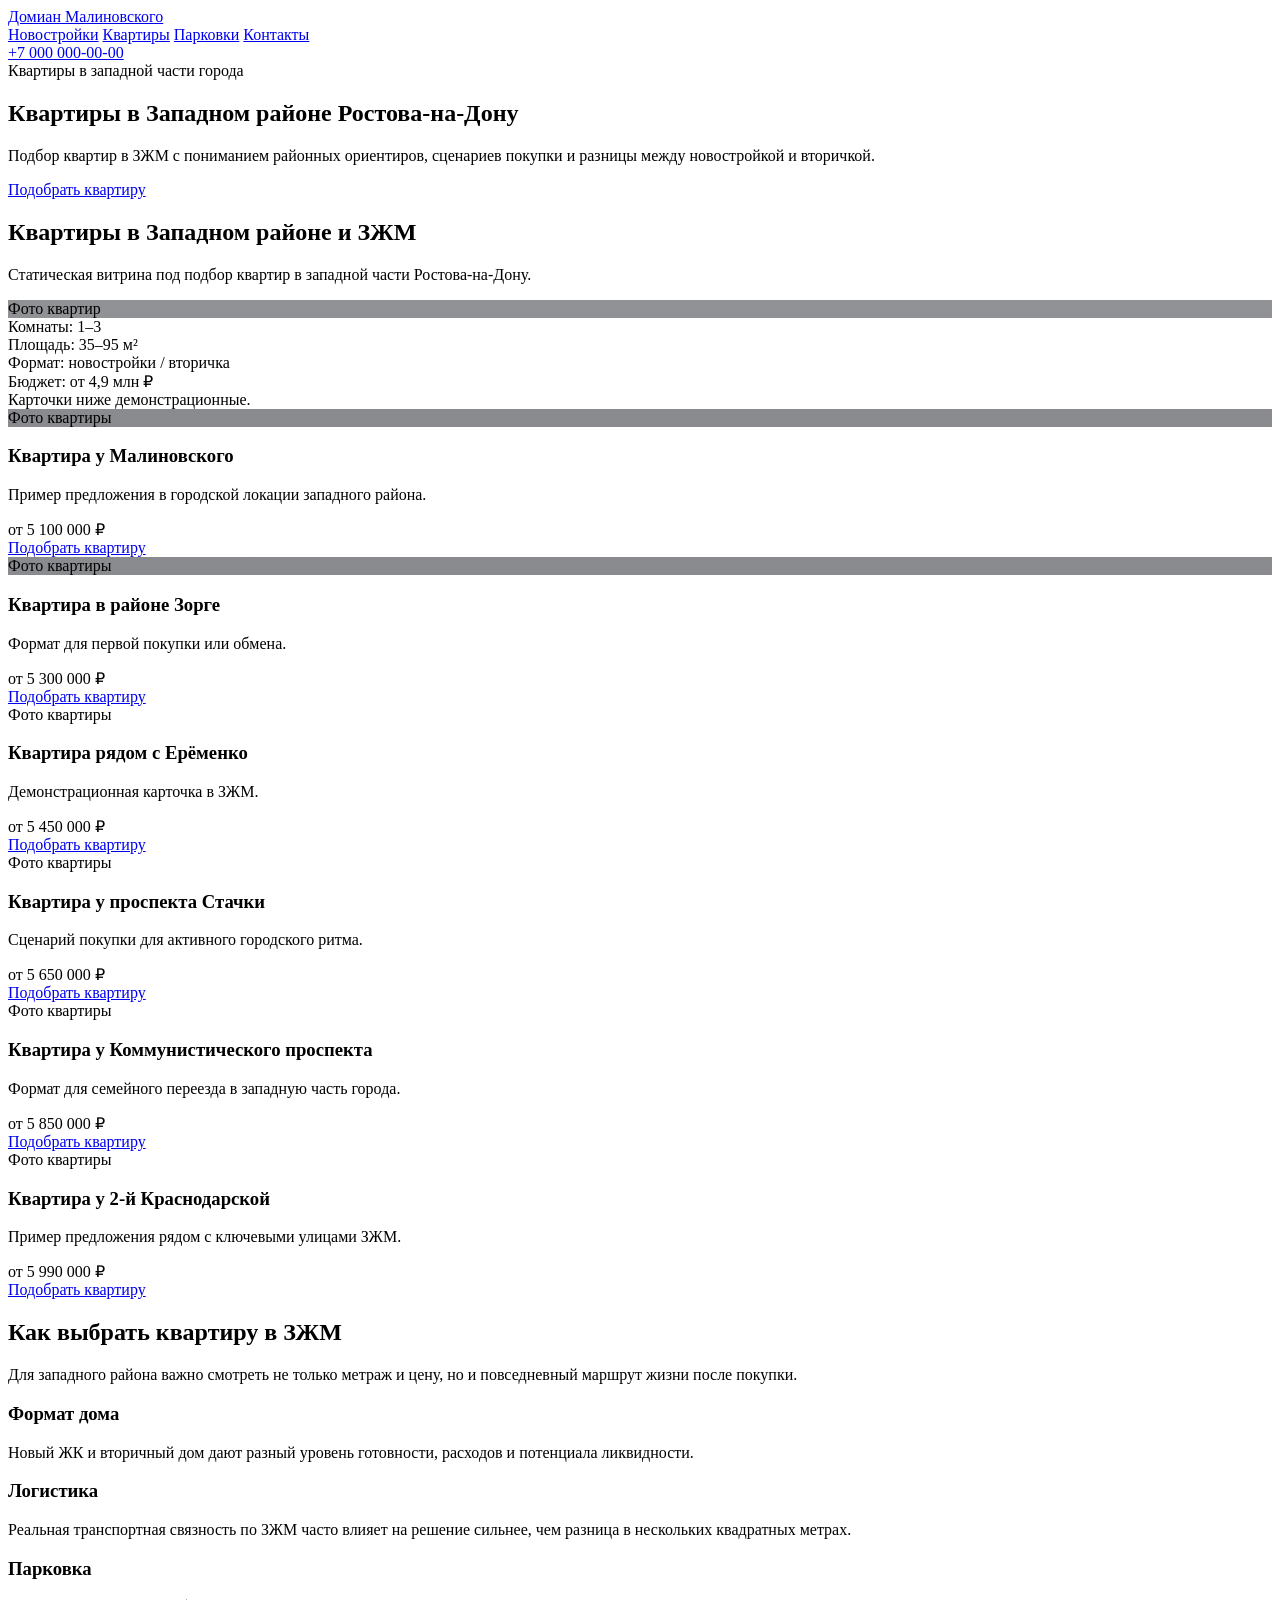
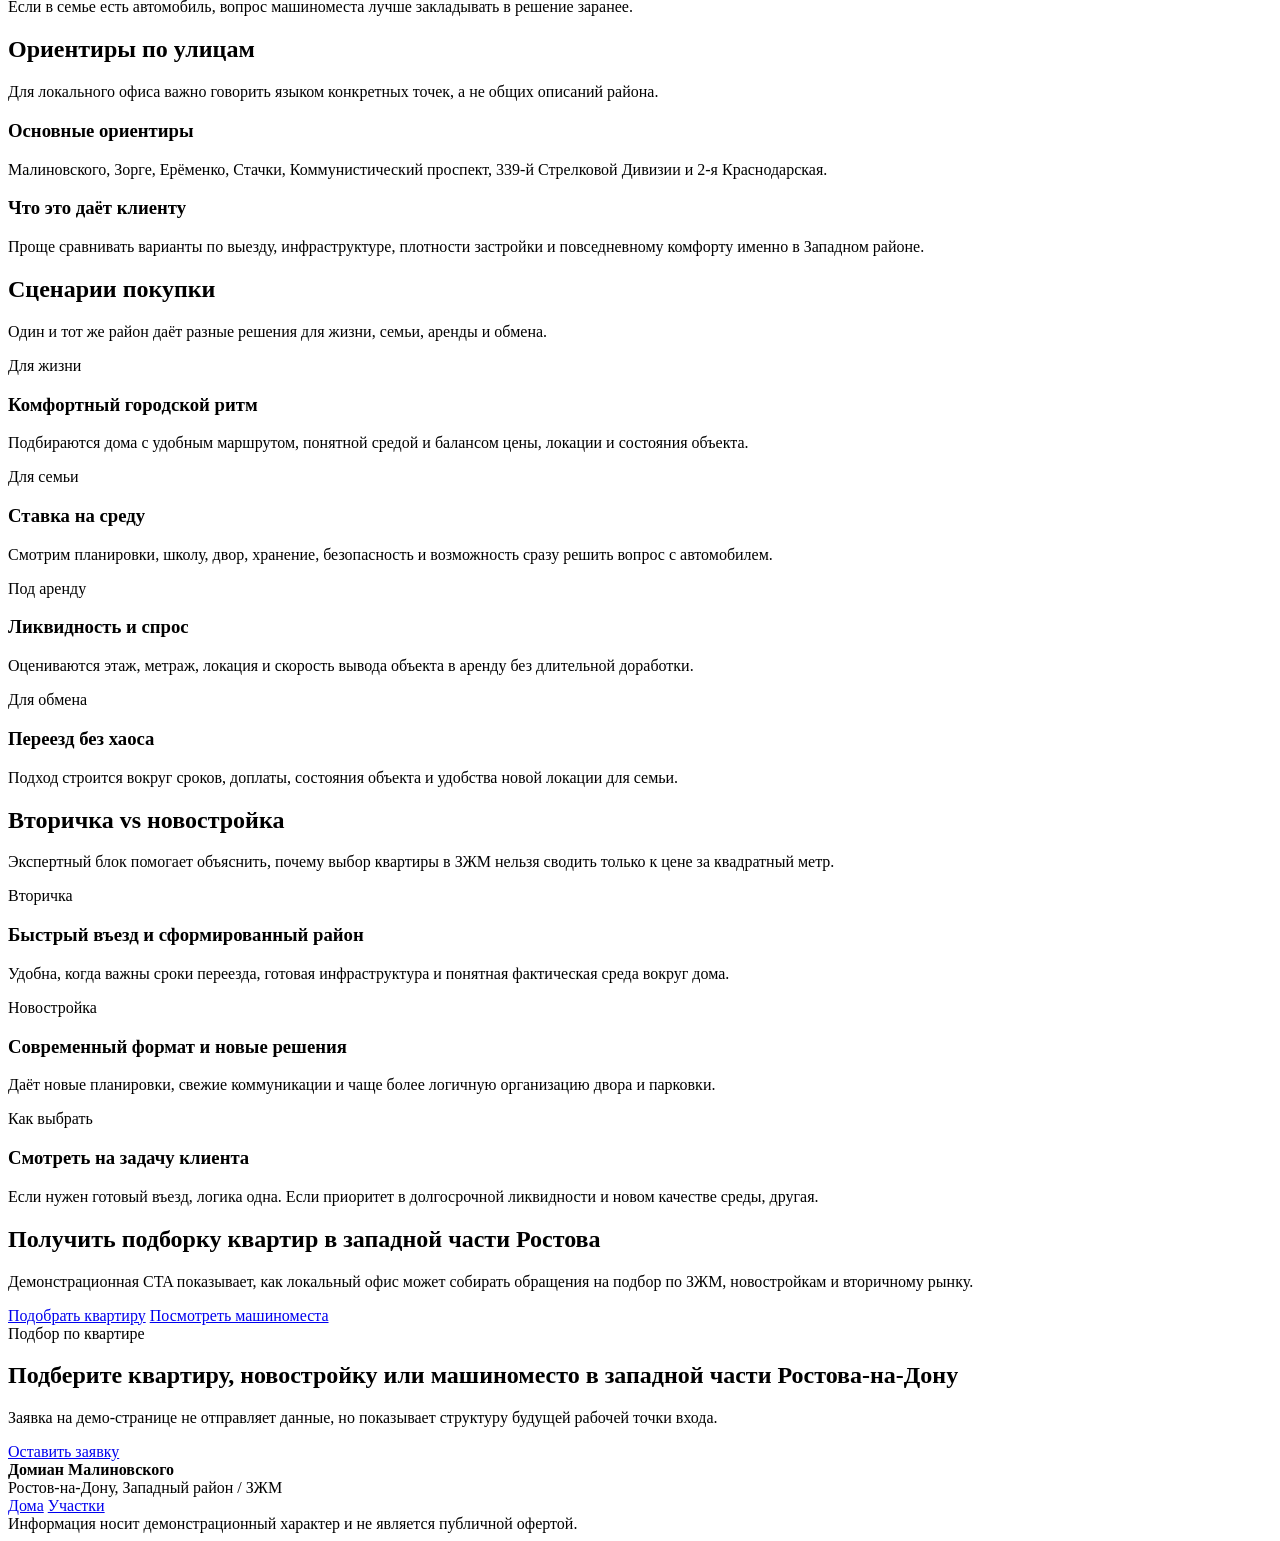
==== apartments.html @ feadd596 "mal" ====
<!doctype html>
<html lang="ru">
<head>
  <meta charset="UTF-8">
  <meta name="viewport" content="width=device-width,initial-scale=1">
  <title>Квартиры в ЗЖМ — Домиан Малиновского</title>
  <meta name="description" content="Квартиры в Западном районе Ростова-на-Дону: новостройки и вторичка с ориентирами по ЗЖМ.">
  <link rel="stylesheet" href="assets/css/demo-malinovskogo.css">
</head>
<body class="page-apartments">
  <header class="site-header">
    <div class="container site-header__row">
      <a class="logo" href="index.html">Домиан Малиновского</a>
      <nav class="nav" aria-label="Основная навигация">
        <a href="newbuilds.html">Новостройки</a>
        <a class="active" href="apartments.html">Квартиры</a>
        <a href="parkings.html">Парковки</a>
        <a href="contacts.html">Контакты</a>
      </nav>
      <a class="contact" href="tel:+70000000000">+7 000 000-00-00</a>
    </div>
  </header>

  <main>
    <section class="page-hero hero-cover">
      <div class="container page-hero__content hero-cover__content">
        <span class="eyebrow">Квартиры в западной части города</span>
        <h1>Квартиры в Западном районе Ростова-на-Дону</h1>
        <p class="lead">Подбор квартир в ЗЖМ с пониманием районных ориентиров, сценариев покупки и разницы между новостройкой и вторичкой.</p>
        <div class="btn-row">
          <a class="btn" href="contacts.html#request">Подобрать квартиру</a>
        </div>
      </div>
    </section>

    <section class="section legacy-intro">
      <div class="container">
        <h2>Квартиры в Западном районе и ЗЖМ</h2>
        <p class="lead">Статическая витрина под подбор квартир в западной части Ростова-на-Дону.</p>
        <div class="legacy-media legacy-media--wide" style="background-image:linear-gradient(rgba(8,12,20,.45),rgba(8,12,20,.45)),url('https://images.pexels.com/photos/1396122/pexels-photo-1396122.jpeg?auto=compress&cs=tinysrgb&w=1600');">Фото квартир</div>
        <div class="demo-filter">
          <div class="field">Комнаты: 1–3</div>
          <div class="field">Площадь: 35–95 м²</div>
          <div class="field">Формат: новостройки / вторичка</div>
          <div class="field">Бюджет: от 4,9 млн ₽</div>
        </div>
        <div class="notice">Карточки ниже демонстрационные.</div>
      </div>
    </section>

    <section class="section">
      <div class="container">
        <div class="grid grid-3">
          <article class="feature-card object-card">
            <div class="object-card__img has-photo" style="background-image:linear-gradient(rgba(8,12,20,.48),rgba(8,12,20,.48)),url('https://images.pexels.com/photos/1396122/pexels-photo-1396122.jpeg?auto=compress&cs=tinysrgb&w=1200');">Фото квартиры</div>
            <h3>Квартира у Малиновского</h3>
            <p>Пример предложения в городской локации западного района.</p>
            <div class="object-card__price">от 5 100 000 ₽</div>
            <a class="btn" href="contacts.html#request">Подобрать квартиру</a>
          </article>
          <article class="feature-card object-card">
            <div class="object-card__img has-photo" style="background-image:linear-gradient(rgba(8,12,20,.48),rgba(8,12,20,.48)),url('https://images.pexels.com/photos/325229/pexels-photo-325229.jpeg?auto=compress&cs=tinysrgb&w=1200');">Фото квартиры</div>
            <h3>Квартира в районе Зорге</h3>
            <p>Формат для первой покупки или обмена.</p>
            <div class="object-card__price">от 5 300 000 ₽</div>
            <a class="btn" href="contacts.html#request">Подобрать квартиру</a>
          </article>
          <article class="feature-card object-card">
            <div class="object-card__img">Фото квартиры</div>
            <h3>Квартира рядом с Ерёменко</h3>
            <p>Демонстрационная карточка в ЗЖМ.</p>
            <div class="object-card__price">от 5 450 000 ₽</div>
            <a class="btn" href="contacts.html#request">Подобрать квартиру</a>
          </article>
          <article class="feature-card object-card">
            <div class="object-card__img">Фото квартиры</div>
            <h3>Квартира у проспекта Стачки</h3>
            <p>Сценарий покупки для активного городского ритма.</p>
            <div class="object-card__price">от 5 650 000 ₽</div>
            <a class="btn" href="contacts.html#request">Подобрать квартиру</a>
          </article>
          <article class="feature-card object-card">
            <div class="object-card__img">Фото квартиры</div>
            <h3>Квартира у Коммунистического проспекта</h3>
            <p>Формат для семейного переезда в западную часть города.</p>
            <div class="object-card__price">от 5 850 000 ₽</div>
            <a class="btn" href="contacts.html#request">Подобрать квартиру</a>
          </article>
          <article class="feature-card object-card">
            <div class="object-card__img">Фото квартиры</div>
            <h3>Квартира у 2-й Краснодарской</h3>
            <p>Пример предложения рядом с ключевыми улицами ЗЖМ.</p>
            <div class="object-card__price">от 5 990 000 ₽</div>
            <a class="btn" href="contacts.html#request">Подобрать квартиру</a>
          </article>
        </div>
      </div>
    </section>

    <section class="section">
      <div class="container">
        <div class="section-header">
          <h2>Как выбрать квартиру в ЗЖМ</h2>
          <p class="lead">Для западного района важно смотреть не только метраж и цену, но и повседневный маршрут жизни после покупки.</p>
        </div>
        <div class="grid grid-3 feature-grid">
          <article class="feature-card"><h3>Формат дома</h3><p>Новый ЖК и вторичный дом дают разный уровень готовности, расходов и потенциала ликвидности.</p></article>
          <article class="feature-card"><h3>Логистика</h3><p>Реальная транспортная связность по ЗЖМ часто влияет на решение сильнее, чем разница в нескольких квадратных метрах.</p></article>
          <article class="feature-card"><h3>Парковка</h3><p>Если в семье есть автомобиль, вопрос машиноместа лучше закладывать в решение заранее.</p></article>
        </div>
      </div>
    </section>

    <section class="section content-section">
      <div class="container">
        <div class="section-header">
          <h2>Ориентиры по улицам</h2>
          <p class="lead">Для локального офиса важно говорить языком конкретных точек, а не общих описаний района.</p>
        </div>
        <div class="grid grid-2">
          <article class="feature-card">
            <h3>Основные ориентиры</h3>
            <p>Малиновского, Зорге, Ерёменко, Стачки, Коммунистический проспект, 339-й Стрелковой Дивизии и 2-я Краснодарская.</p>
          </article>
          <article class="feature-card">
            <h3>Что это даёт клиенту</h3>
            <p>Проще сравнивать варианты по выезду, инфраструктуре, плотности застройки и повседневному комфорту именно в Западном районе.</p>
          </article>
        </div>
      </div>
    </section>

    <section class="section">
      <div class="container">
        <div class="section-header">
          <h2>Сценарии покупки</h2>
          <p class="lead">Один и тот же район даёт разные решения для жизни, семьи, аренды и обмена.</p>
        </div>
        <div class="scenario-grid">
          <article class="scenario-card">
            <span class="tagline">Для жизни</span>
            <h3>Комфортный городской ритм</h3>
            <p>Подбираются дома с удобным маршрутом, понятной средой и балансом цены, локации и состояния объекта.</p>
          </article>
          <article class="scenario-card">
            <span class="tagline">Для семьи</span>
            <h3>Ставка на среду</h3>
            <p>Смотрим планировки, школу, двор, хранение, безопасность и возможность сразу решить вопрос с автомобилем.</p>
          </article>
          <article class="scenario-card">
            <span class="tagline">Под аренду</span>
            <h3>Ликвидность и спрос</h3>
            <p>Оцениваются этаж, метраж, локация и скорость вывода объекта в аренду без длительной доработки.</p>
          </article>
          <article class="scenario-card">
            <span class="tagline">Для обмена</span>
            <h3>Переезд без хаоса</h3>
            <p>Подход строится вокруг сроков, доплаты, состояния объекта и удобства новой локации для семьи.</p>
          </article>
        </div>
      </div>
    </section>

    <section class="section content-section">
      <div class="container">
        <div class="section-header">
          <h2>Вторичка vs новостройка</h2>
          <p class="lead">Экспертный блок помогает объяснить, почему выбор квартиры в ЗЖМ нельзя сводить только к цене за квадратный метр.</p>
        </div>
        <div class="comparison">
          <article class="comparison-card">
            <span class="tagline">Вторичка</span>
            <h3>Быстрый въезд и сформированный район</h3>
            <p>Удобна, когда важны сроки переезда, готовая инфраструктура и понятная фактическая среда вокруг дома.</p>
          </article>
          <article class="comparison-card">
            <span class="tagline">Новостройка</span>
            <h3>Современный формат и новые решения</h3>
            <p>Даёт новые планировки, свежие коммуникации и чаще более логичную организацию двора и парковки.</p>
          </article>
          <article class="comparison-card">
            <span class="tagline">Как выбрать</span>
            <h3>Смотреть на задачу клиента</h3>
            <p>Если нужен готовый въезд, логика одна. Если приоритет в долгосрочной ликвидности и новом качестве среды, другая.</p>
          </article>
        </div>
      </div>
    </section>

    <section class="section">
      <div class="container">
        <div class="callout">
          <h2>Получить подборку квартир в западной части Ростова</h2>
          <p class="lead">Демонстрационная CTA показывает, как локальный офис может собирать обращения на подбор по ЗЖМ, новостройкам и вторичному рынку.</p>
          <div class="btn-row">
            <a class="btn" href="contacts.html#request">Подобрать квартиру</a>
            <a class="btn secondary" href="parkings.html">Посмотреть машиноместа</a>
          </div>
        </div>
      </div>
    </section>

    <section class="prefooter-cover">
      <div class="container prefooter-cover__inner">
        <span class="eyebrow">Подбор по квартире</span>
        <h2>Подберите квартиру, новостройку или машиноместо в западной части Ростова-на-Дону</h2>
        <p class="lead">Заявка на демо-странице не отправляет данные, но показывает структуру будущей рабочей точки входа.</p>
        <div class="btn-row">
          <a class="btn" href="contacts.html#request">Оставить заявку</a>
        </div>
      </div>
    </section>
  </main>

  <footer class="footer">
    <div class="container footer__row">
      <div>
        <strong>Домиан Малиновского</strong><br>
        <span class="small">Ростов-на-Дону, Западный район / ЗЖМ</span>
        <div class="other-links">
          <a href="houses.html">Дома</a>
          <a href="lands.html">Участки</a>
        </div>
      </div>
      <div class="small">Информация носит демонстрационный характер и не является публичной офертой.</div>
    </div>
  </footer>
</body>
</html>
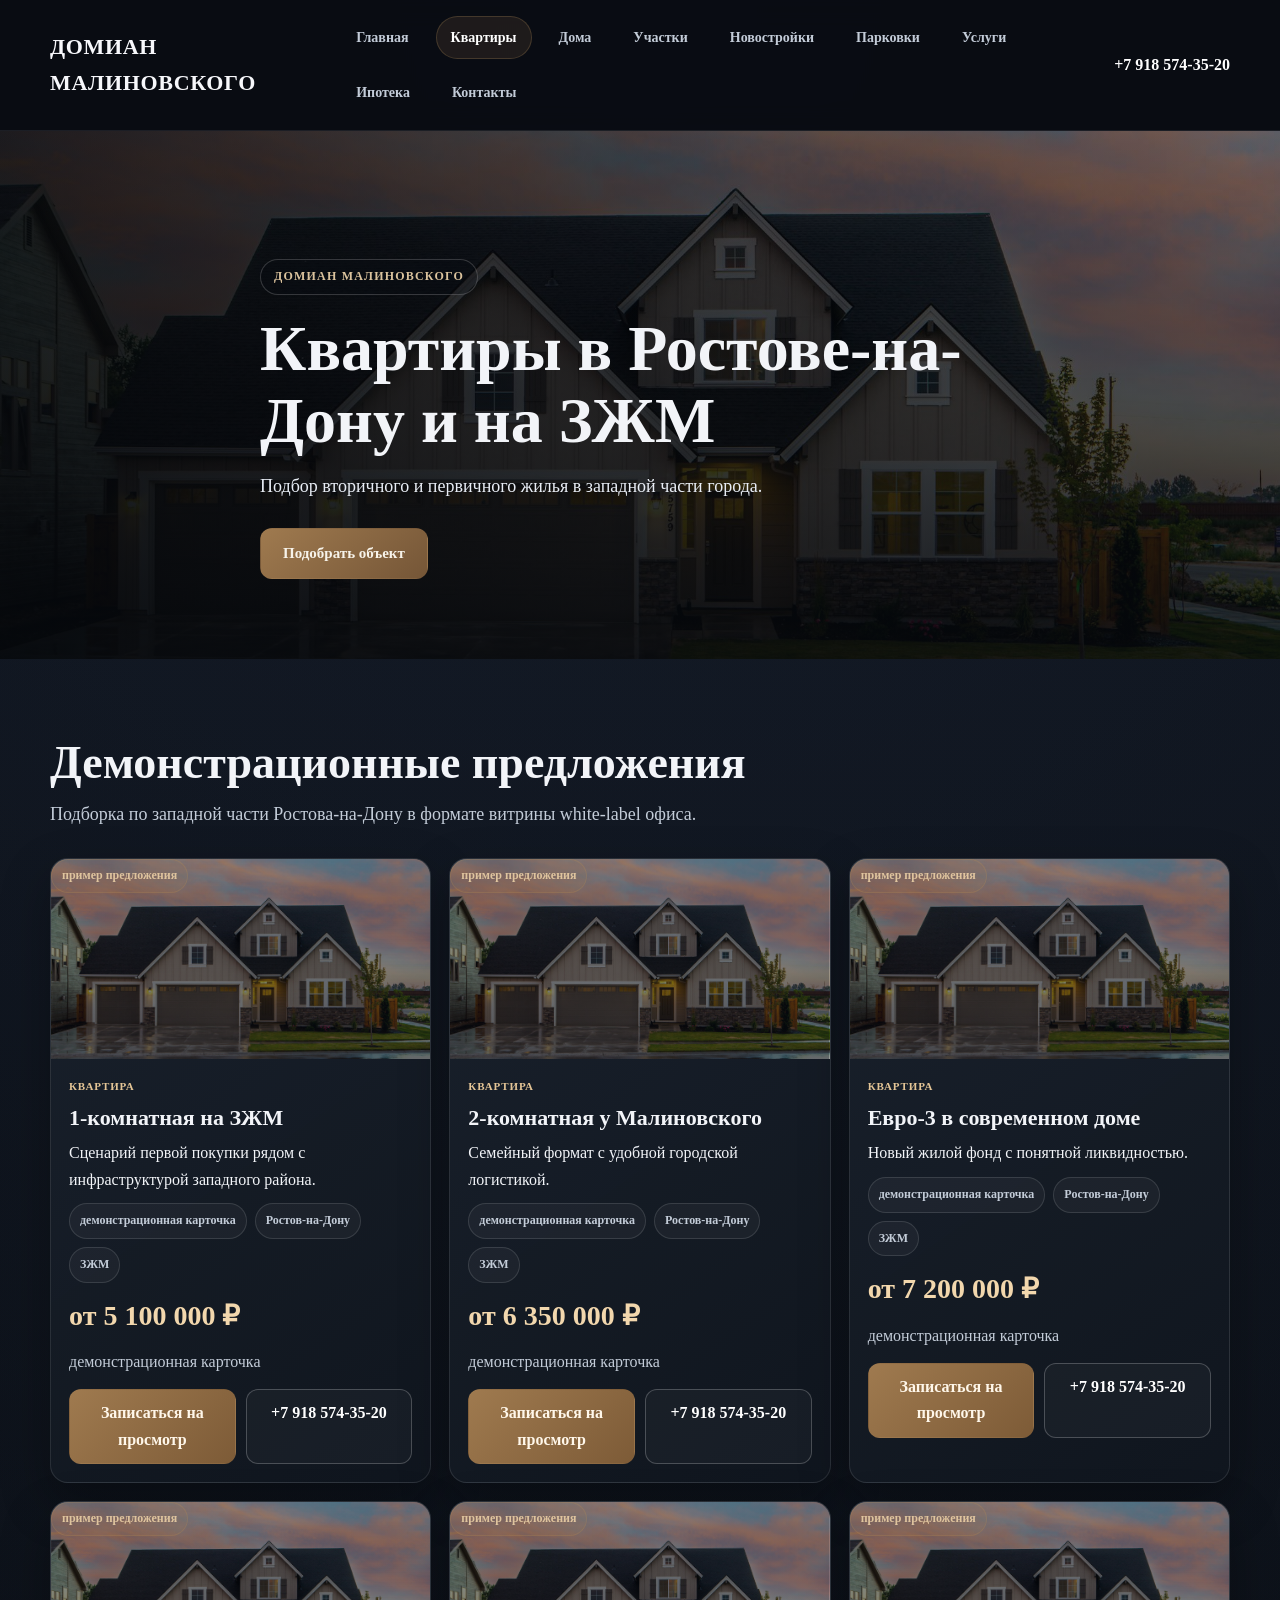
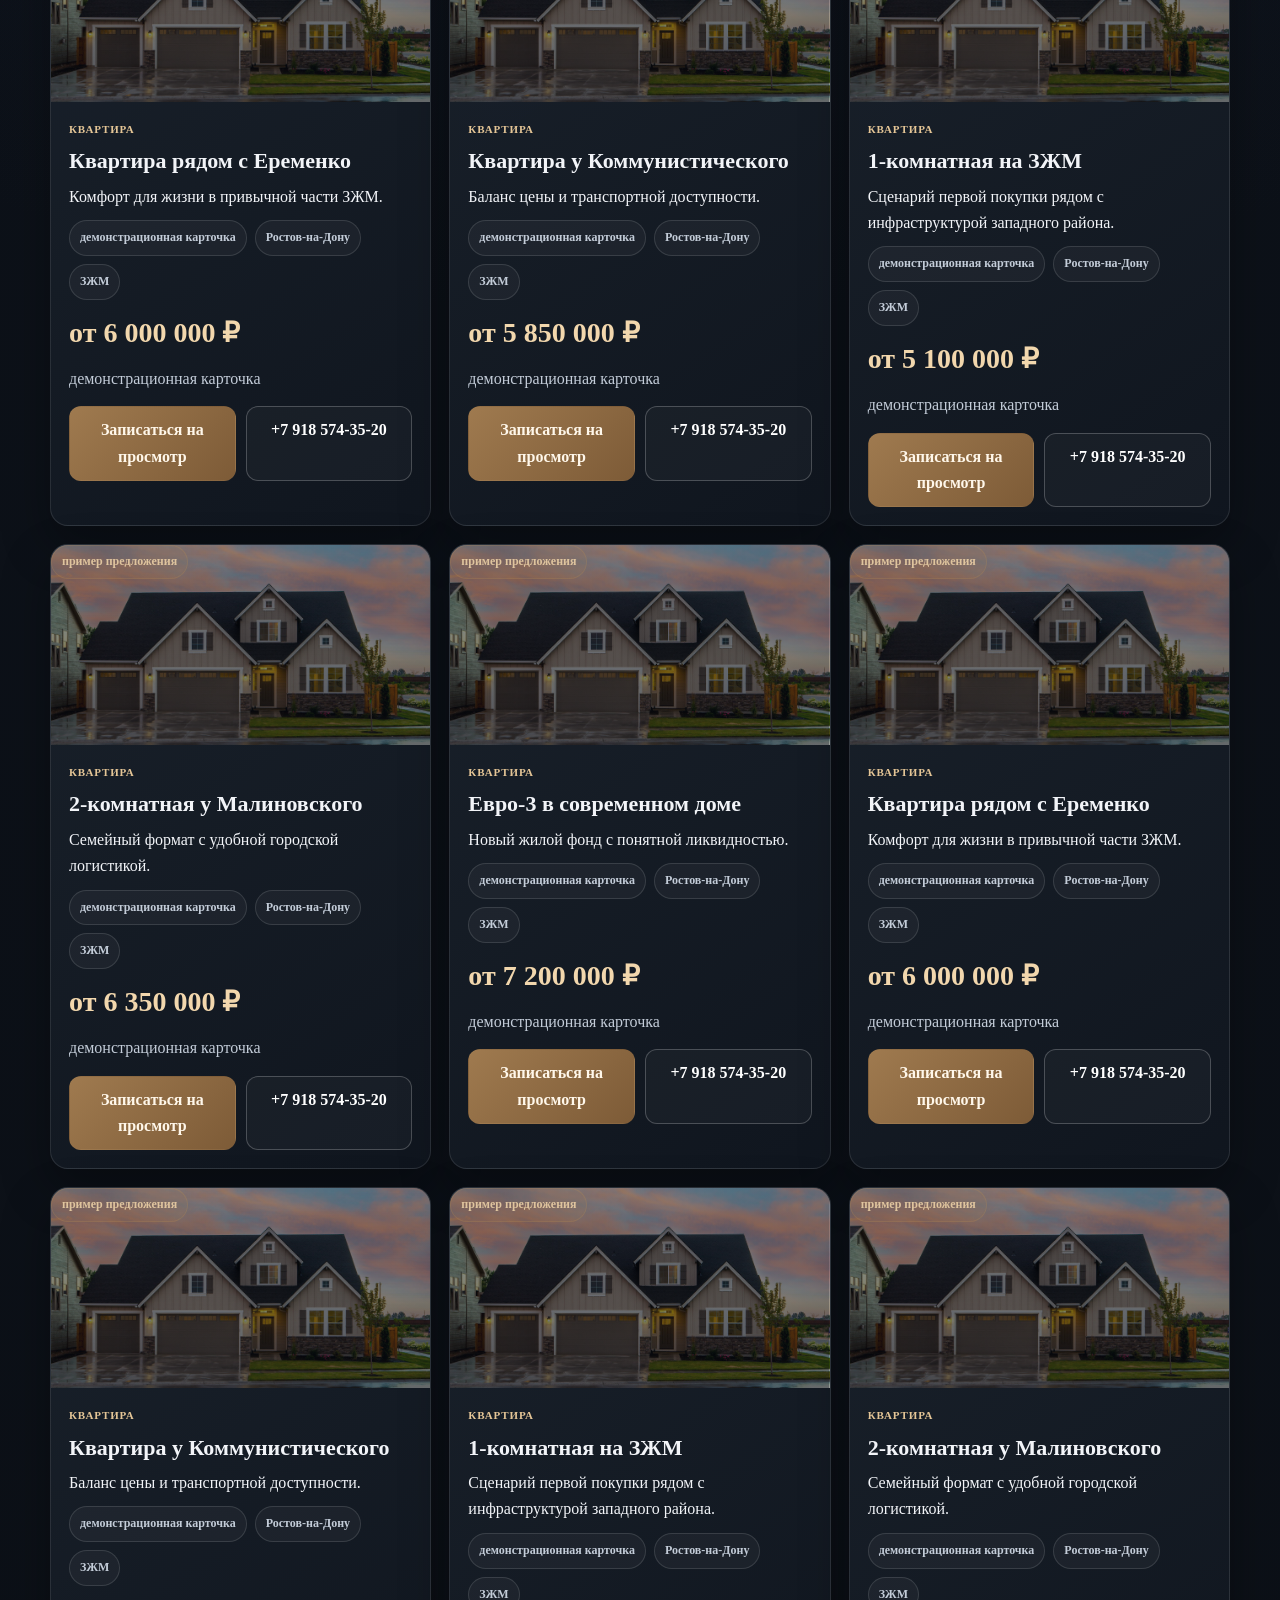
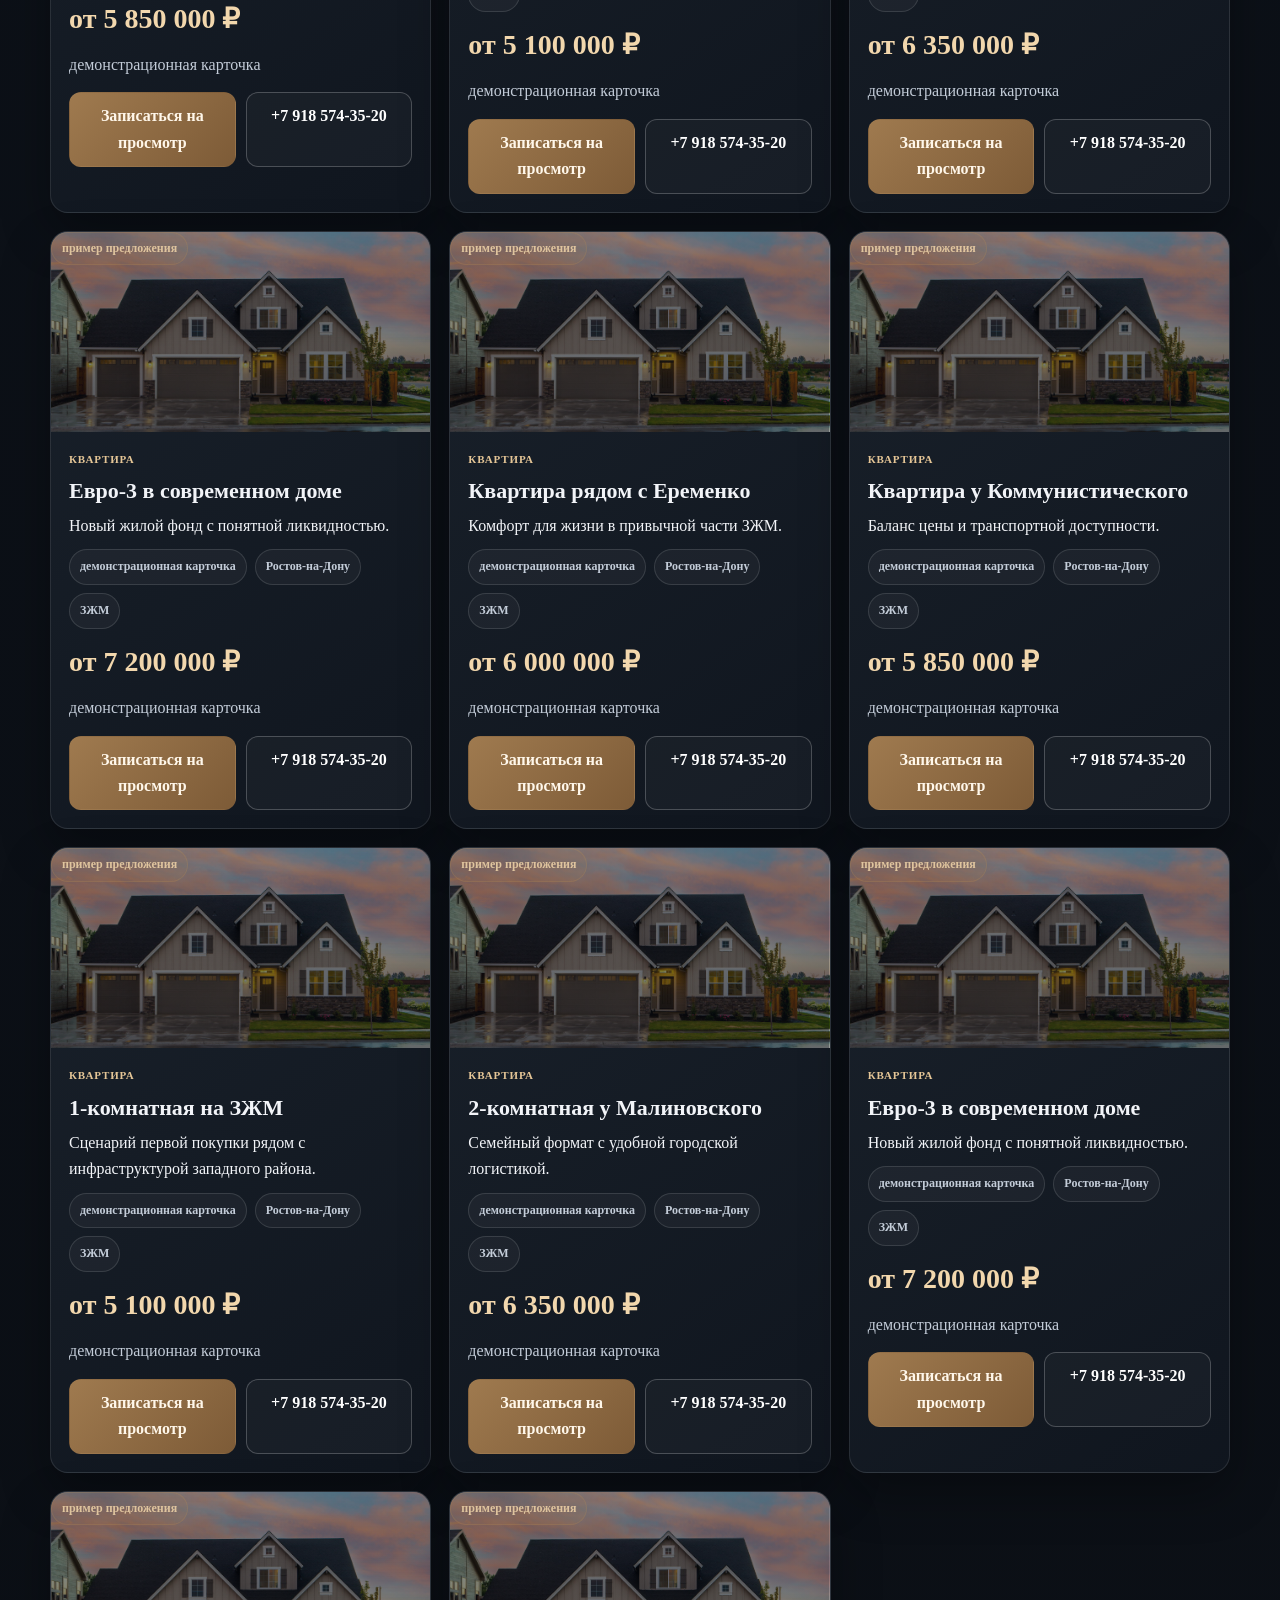
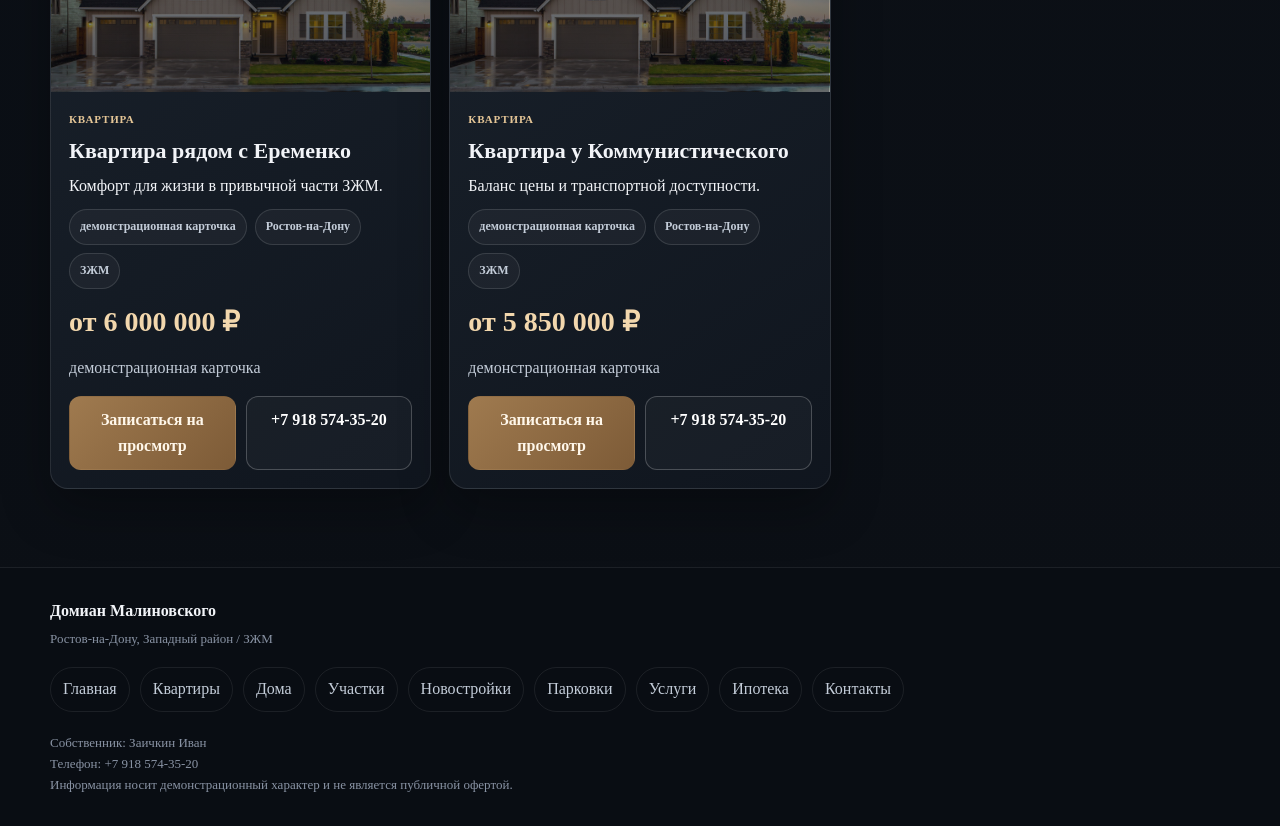
==== commit 8cb065bb: "545" ====
--- a/apartments.html
+++ b/apartments.html
@@ -1,229 +1 @@
-<!doctype html>
-<html lang="ru">
-<head>
-  <meta charset="UTF-8">
-  <meta name="viewport" content="width=device-width,initial-scale=1">
-  <title>Квартиры в ЗЖМ — Домиан Малиновского</title>
-  <meta name="description" content="Квартиры в Западном районе Ростова-на-Дону: новостройки и вторичка с ориентирами по ЗЖМ.">
-  <link rel="stylesheet" href="assets/css/demo-malinovskogo.css">
-</head>
-<body class="page-apartments">
-  <header class="site-header">
-    <div class="container site-header__row">
-      <a class="logo" href="index.html">Домиан Малиновского</a>
-      <nav class="nav" aria-label="Основная навигация">
-        <a href="newbuilds.html">Новостройки</a>
-        <a class="active" href="apartments.html">Квартиры</a>
-        <a href="parkings.html">Парковки</a>
-        <a href="contacts.html">Контакты</a>
-      </nav>
-      <a class="contact" href="tel:+70000000000">+7 000 000-00-00</a>
-    </div>
-  </header>
-
-  <main>
-    <section class="page-hero hero-cover">
-      <div class="container page-hero__content hero-cover__content">
-        <span class="eyebrow">Квартиры в западной части города</span>
-        <h1>Квартиры в Западном районе Ростова-на-Дону</h1>
-        <p class="lead">Подбор квартир в ЗЖМ с пониманием районных ориентиров, сценариев покупки и разницы между новостройкой и вторичкой.</p>
-        <div class="btn-row">
-          <a class="btn" href="contacts.html#request">Подобрать квартиру</a>
-        </div>
-      </div>
-    </section>
-
-    <section class="section legacy-intro">
-      <div class="container">
-        <h2>Квартиры в Западном районе и ЗЖМ</h2>
-        <p class="lead">Статическая витрина под подбор квартир в западной части Ростова-на-Дону.</p>
-        <div class="legacy-media legacy-media--wide" style="background-image:linear-gradient(rgba(8,12,20,.45),rgba(8,12,20,.45)),url('https://images.pexels.com/photos/1396122/pexels-photo-1396122.jpeg?auto=compress&cs=tinysrgb&w=1600');">Фото квартир</div>
-        <div class="demo-filter">
-          <div class="field">Комнаты: 1–3</div>
-          <div class="field">Площадь: 35–95 м²</div>
-          <div class="field">Формат: новостройки / вторичка</div>
-          <div class="field">Бюджет: от 4,9 млн ₽</div>
-        </div>
-        <div class="notice">Карточки ниже демонстрационные.</div>
-      </div>
-    </section>
-
-    <section class="section">
-      <div class="container">
-        <div class="grid grid-3">
-          <article class="feature-card object-card">
-            <div class="object-card__img has-photo" style="background-image:linear-gradient(rgba(8,12,20,.48),rgba(8,12,20,.48)),url('https://images.pexels.com/photos/1396122/pexels-photo-1396122.jpeg?auto=compress&cs=tinysrgb&w=1200');">Фото квартиры</div>
-            <h3>Квартира у Малиновского</h3>
-            <p>Пример предложения в городской локации западного района.</p>
-            <div class="object-card__price">от 5 100 000 ₽</div>
-            <a class="btn" href="contacts.html#request">Подобрать квартиру</a>
-          </article>
-          <article class="feature-card object-card">
-            <div class="object-card__img has-photo" style="background-image:linear-gradient(rgba(8,12,20,.48),rgba(8,12,20,.48)),url('https://images.pexels.com/photos/325229/pexels-photo-325229.jpeg?auto=compress&cs=tinysrgb&w=1200');">Фото квартиры</div>
-            <h3>Квартира в районе Зорге</h3>
-            <p>Формат для первой покупки или обмена.</p>
-            <div class="object-card__price">от 5 300 000 ₽</div>
-            <a class="btn" href="contacts.html#request">Подобрать квартиру</a>
-          </article>
-          <article class="feature-card object-card">
-            <div class="object-card__img">Фото квартиры</div>
-            <h3>Квартира рядом с Ерёменко</h3>
-            <p>Демонстрационная карточка в ЗЖМ.</p>
-            <div class="object-card__price">от 5 450 000 ₽</div>
-            <a class="btn" href="contacts.html#request">Подобрать квартиру</a>
-          </article>
-          <article class="feature-card object-card">
-            <div class="object-card__img">Фото квартиры</div>
-            <h3>Квартира у проспекта Стачки</h3>
-            <p>Сценарий покупки для активного городского ритма.</p>
-            <div class="object-card__price">от 5 650 000 ₽</div>
-            <a class="btn" href="contacts.html#request">Подобрать квартиру</a>
-          </article>
-          <article class="feature-card object-card">
-            <div class="object-card__img">Фото квартиры</div>
-            <h3>Квартира у Коммунистического проспекта</h3>
-            <p>Формат для семейного переезда в западную часть города.</p>
-            <div class="object-card__price">от 5 850 000 ₽</div>
-            <a class="btn" href="contacts.html#request">Подобрать квартиру</a>
-          </article>
-          <article class="feature-card object-card">
-            <div class="object-card__img">Фото квартиры</div>
-            <h3>Квартира у 2-й Краснодарской</h3>
-            <p>Пример предложения рядом с ключевыми улицами ЗЖМ.</p>
-            <div class="object-card__price">от 5 990 000 ₽</div>
-            <a class="btn" href="contacts.html#request">Подобрать квартиру</a>
-          </article>
-        </div>
-      </div>
-    </section>
-
-    <section class="section">
-      <div class="container">
-        <div class="section-header">
-          <h2>Как выбрать квартиру в ЗЖМ</h2>
-          <p class="lead">Для западного района важно смотреть не только метраж и цену, но и повседневный маршрут жизни после покупки.</p>
-        </div>
-        <div class="grid grid-3 feature-grid">
-          <article class="feature-card"><h3>Формат дома</h3><p>Новый ЖК и вторичный дом дают разный уровень готовности, расходов и потенциала ликвидности.</p></article>
-          <article class="feature-card"><h3>Логистика</h3><p>Реальная транспортная связность по ЗЖМ часто влияет на решение сильнее, чем разница в нескольких квадратных метрах.</p></article>
-          <article class="feature-card"><h3>Парковка</h3><p>Если в семье есть автомобиль, вопрос машиноместа лучше закладывать в решение заранее.</p></article>
-        </div>
-      </div>
-    </section>
-
-    <section class="section content-section">
-      <div class="container">
-        <div class="section-header">
-          <h2>Ориентиры по улицам</h2>
-          <p class="lead">Для локального офиса важно говорить языком конкретных точек, а не общих описаний района.</p>
-        </div>
-        <div class="grid grid-2">
-          <article class="feature-card">
-            <h3>Основные ориентиры</h3>
-            <p>Малиновского, Зорге, Ерёменко, Стачки, Коммунистический проспект, 339-й Стрелковой Дивизии и 2-я Краснодарская.</p>
-          </article>
-          <article class="feature-card">
-            <h3>Что это даёт клиенту</h3>
-            <p>Проще сравнивать варианты по выезду, инфраструктуре, плотности застройки и повседневному комфорту именно в Западном районе.</p>
-          </article>
-        </div>
-      </div>
-    </section>
-
-    <section class="section">
-      <div class="container">
-        <div class="section-header">
-          <h2>Сценарии покупки</h2>
-          <p class="lead">Один и тот же район даёт разные решения для жизни, семьи, аренды и обмена.</p>
-        </div>
-        <div class="scenario-grid">
-          <article class="scenario-card">
-            <span class="tagline">Для жизни</span>
-            <h3>Комфортный городской ритм</h3>
-            <p>Подбираются дома с удобным маршрутом, понятной средой и балансом цены, локации и состояния объекта.</p>
-          </article>
-          <article class="scenario-card">
-            <span class="tagline">Для семьи</span>
-            <h3>Ставка на среду</h3>
-            <p>Смотрим планировки, школу, двор, хранение, безопасность и возможность сразу решить вопрос с автомобилем.</p>
-          </article>
-          <article class="scenario-card">
-            <span class="tagline">Под аренду</span>
-            <h3>Ликвидность и спрос</h3>
-            <p>Оцениваются этаж, метраж, локация и скорость вывода объекта в аренду без длительной доработки.</p>
-          </article>
-          <article class="scenario-card">
-            <span class="tagline">Для обмена</span>
-            <h3>Переезд без хаоса</h3>
-            <p>Подход строится вокруг сроков, доплаты, состояния объекта и удобства новой локации для семьи.</p>
-          </article>
-        </div>
-      </div>
-    </section>
-
-    <section class="section content-section">
-      <div class="container">
-        <div class="section-header">
-          <h2>Вторичка vs новостройка</h2>
-          <p class="lead">Экспертный блок помогает объяснить, почему выбор квартиры в ЗЖМ нельзя сводить только к цене за квадратный метр.</p>
-        </div>
-        <div class="comparison">
-          <article class="comparison-card">
-            <span class="tagline">Вторичка</span>
-            <h3>Быстрый въезд и сформированный район</h3>
-            <p>Удобна, когда важны сроки переезда, готовая инфраструктура и понятная фактическая среда вокруг дома.</p>
-          </article>
-          <article class="comparison-card">
-            <span class="tagline">Новостройка</span>
-            <h3>Современный формат и новые решения</h3>
-            <p>Даёт новые планировки, свежие коммуникации и чаще более логичную организацию двора и парковки.</p>
-          </article>
-          <article class="comparison-card">
-            <span class="tagline">Как выбрать</span>
-            <h3>Смотреть на задачу клиента</h3>
-            <p>Если нужен готовый въезд, логика одна. Если приоритет в долгосрочной ликвидности и новом качестве среды, другая.</p>
-          </article>
-        </div>
-      </div>
-    </section>
-
-    <section class="section">
-      <div class="container">
-        <div class="callout">
-          <h2>Получить подборку квартир в западной части Ростова</h2>
-          <p class="lead">Демонстрационная CTA показывает, как локальный офис может собирать обращения на подбор по ЗЖМ, новостройкам и вторичному рынку.</p>
-          <div class="btn-row">
-            <a class="btn" href="contacts.html#request">Подобрать квартиру</a>
-            <a class="btn secondary" href="parkings.html">Посмотреть машиноместа</a>
-          </div>
-        </div>
-      </div>
-    </section>
-
-    <section class="prefooter-cover">
-      <div class="container prefooter-cover__inner">
-        <span class="eyebrow">Подбор по квартире</span>
-        <h2>Подберите квартиру, новостройку или машиноместо в западной части Ростова-на-Дону</h2>
-        <p class="lead">Заявка на демо-странице не отправляет данные, но показывает структуру будущей рабочей точки входа.</p>
-        <div class="btn-row">
-          <a class="btn" href="contacts.html#request">Оставить заявку</a>
-        </div>
-      </div>
-    </section>
-  </main>
-
-  <footer class="footer">
-    <div class="container footer__row">
-      <div>
-        <strong>Домиан Малиновского</strong><br>
-        <span class="small">Ростов-на-Дону, Западный район / ЗЖМ</span>
-        <div class="other-links">
-          <a href="houses.html">Дома</a>
-          <a href="lands.html">Участки</a>
-        </div>
-      </div>
-      <div class="small">Информация носит демонстрационный характер и не является публичной офертой.</div>
-    </div>
-  </footer>
-</body>
-</html>
+<!doctype html><html lang='ru'><head><meta charset='UTF-8'><meta name='viewport' content='width=device-width,initial-scale=1'><title>Квартиры — Домиан Малиновского</title><meta name='description' content='Квартиры в Ростове-на-Дону и на ЗЖМ.'><link rel='stylesheet' href='assets/css/demo-malinovskogo.css'></head><body class='page-apartments'><header class='site-header'><div class='container site-header__row'><a class='logo' href='index.html'>Домиан Малиновского</a><nav class='nav' aria-label='Основная навигация'><a href='index.html'>Главная</a><a class='active' href='apartments.html'>Квартиры</a><a href='houses.html'>Дома</a><a href='lands.html'>Участки</a><a href='newbuilds.html'>Новостройки</a><a href='parkings.html'>Парковки</a><a href='services.html'>Услуги</a><a href='mortgage.html'>Ипотека</a><a href='contacts.html'>Контакты</a></nav><a class='contact' href='tel:+79185743520'>+7 918 574-35-20</a></div></header><main><section class='page-hero hero-cover hero-cover--compact'><div class='container page-hero__content hero-cover__content'><span class='eyebrow'>Домиан Малиновского</span><h1>Квартиры в Ростове-на-Дону и на ЗЖМ</h1><p class='lead'>Подбор вторичного и первичного жилья в западной части города.</p><div class='btn-row'><a class='btn' href='tel:+79185743520'>Подобрать объект</a></div></div></section><section class='section'><div class='container'><div class='section-header'><h2>Демонстрационные предложения</h2><p class='lead'>Подборка по западной части Ростова-на-Дону в формате витрины white-label офиса.</p></div><div class='demo-property-grid'><article class='demo-property-card' data-demo-card='1'><div class='demo-property-card__media' style="background-image:linear-gradient(rgba(8,12,20,.40),rgba(8,12,20,.62)),url('assets/images/local/pexels-1396122.jpg');"><span class='demo-property-card__badge'>пример предложения</span></div><div class='demo-property-card__body'><div class='demo-property-card__type'>КВАРТИРА</div><h3 class='demo-property-card__title'>1-комнатная на ЗЖМ</h3><p>Сценарий первой покупки рядом с инфраструктурой западного района.</p><div class='demo-property-card__features'><span>демонстрационная карточка</span><span>Ростов-на-Дону</span><span>ЗЖМ</span></div><div class='demo-property-card__price'>от 5 100 000 ₽</div><div class='demo-property-card__description'>демонстрационная карточка</div><div class='demo-property-card__actions'><a class='demo-property-card__btn demo-property-card__btn--primary' href='tel:+79185743520'>Записаться на просмотр</a><a class='demo-property-card__btn demo-property-card__btn--phone' href='tel:+79185743520'>+7 918 574-35-20</a></div></div></article><article class='demo-property-card' data-demo-card='2'><div class='demo-property-card__media' style="background-image:linear-gradient(rgba(8,12,20,.40),rgba(8,12,20,.62)),url('assets/images/local/pexels-1396122.jpg');"><span class='demo-property-card__badge'>пример предложения</span></div><div class='demo-property-card__body'><div class='demo-property-card__type'>КВАРТИРА</div><h3 class='demo-property-card__title'>2-комнатная у Малиновского</h3><p>Семейный формат с удобной городской логистикой.</p><div class='demo-property-card__features'><span>демонстрационная карточка</span><span>Ростов-на-Дону</span><span>ЗЖМ</span></div><div class='demo-property-card__price'>от 6 350 000 ₽</div><div class='demo-property-card__description'>демонстрационная карточка</div><div class='demo-property-card__actions'><a class='demo-property-card__btn demo-property-card__btn--primary' href='tel:+79185743520'>Записаться на просмотр</a><a class='demo-property-card__btn demo-property-card__btn--phone' href='tel:+79185743520'>+7 918 574-35-20</a></div></div></article><article class='demo-property-card' data-demo-card='3'><div class='demo-property-card__media' style="background-image:linear-gradient(rgba(8,12,20,.40),rgba(8,12,20,.62)),url('assets/images/local/pexels-1396122.jpg');"><span class='demo-property-card__badge'>пример предложения</span></div><div class='demo-property-card__body'><div class='demo-property-card__type'>КВАРТИРА</div><h3 class='demo-property-card__title'>Евро-3 в современном доме</h3><p>Новый жилой фонд с понятной ликвидностью.</p><div class='demo-property-card__features'><span>демонстрационная карточка</span><span>Ростов-на-Дону</span><span>ЗЖМ</span></div><div class='demo-property-card__price'>от 7 200 000 ₽</div><div class='demo-property-card__description'>демонстрационная карточка</div><div class='demo-property-card__actions'><a class='demo-property-card__btn demo-property-card__btn--primary' href='tel:+79185743520'>Записаться на просмотр</a><a class='demo-property-card__btn demo-property-card__btn--phone' href='tel:+79185743520'>+7 918 574-35-20</a></div></div></article><article class='demo-property-card' data-demo-card='4'><div class='demo-property-card__media' style="background-image:linear-gradient(rgba(8,12,20,.40),rgba(8,12,20,.62)),url('assets/images/local/pexels-1396122.jpg');"><span class='demo-property-card__badge'>пример предложения</span></div><div class='demo-property-card__body'><div class='demo-property-card__type'>КВАРТИРА</div><h3 class='demo-property-card__title'>Квартира рядом с Еременко</h3><p>Комфорт для жизни в привычной части ЗЖМ.</p><div class='demo-property-card__features'><span>демонстрационная карточка</span><span>Ростов-на-Дону</span><span>ЗЖМ</span></div><div class='demo-property-card__price'>от 6 000 000 ₽</div><div class='demo-property-card__description'>демонстрационная карточка</div><div class='demo-property-card__actions'><a class='demo-property-card__btn demo-property-card__btn--primary' href='tel:+79185743520'>Записаться на просмотр</a><a class='demo-property-card__btn demo-property-card__btn--phone' href='tel:+79185743520'>+7 918 574-35-20</a></div></div></article><article class='demo-property-card' data-demo-card='5'><div class='demo-property-card__media' style="background-image:linear-gradient(rgba(8,12,20,.40),rgba(8,12,20,.62)),url('assets/images/local/pexels-1396122.jpg');"><span class='demo-property-card__badge'>пример предложения</span></div><div class='demo-property-card__body'><div class='demo-property-card__type'>КВАРТИРА</div><h3 class='demo-property-card__title'>Квартира у Коммунистического</h3><p>Баланс цены и транспортной доступности.</p><div class='demo-property-card__features'><span>демонстрационная карточка</span><span>Ростов-на-Дону</span><span>ЗЖМ</span></div><div class='demo-property-card__price'>от 5 850 000 ₽</div><div class='demo-property-card__description'>демонстрационная карточка</div><div class='demo-property-card__actions'><a class='demo-property-card__btn demo-property-card__btn--primary' href='tel:+79185743520'>Записаться на просмотр</a><a class='demo-property-card__btn demo-property-card__btn--phone' href='tel:+79185743520'>+7 918 574-35-20</a></div></div></article><article class='demo-property-card' data-demo-card='6'><div class='demo-property-card__media' style="background-image:linear-gradient(rgba(8,12,20,.40),rgba(8,12,20,.62)),url('assets/images/local/pexels-1396122.jpg');"><span class='demo-property-card__badge'>пример предложения</span></div><div class='demo-property-card__body'><div class='demo-property-card__type'>КВАРТИРА</div><h3 class='demo-property-card__title'>1-комнатная на ЗЖМ</h3><p>Сценарий первой покупки рядом с инфраструктурой западного района.</p><div class='demo-property-card__features'><span>демонстрационная карточка</span><span>Ростов-на-Дону</span><span>ЗЖМ</span></div><div class='demo-property-card__price'>от 5 100 000 ₽</div><div class='demo-property-card__description'>демонстрационная карточка</div><div class='demo-property-card__actions'><a class='demo-property-card__btn demo-property-card__btn--primary' href='tel:+79185743520'>Записаться на просмотр</a><a class='demo-property-card__btn demo-property-card__btn--phone' href='tel:+79185743520'>+7 918 574-35-20</a></div></div></article><article class='demo-property-card' data-demo-card='7'><div class='demo-property-card__media' style="background-image:linear-gradient(rgba(8,12,20,.40),rgba(8,12,20,.62)),url('assets/images/local/pexels-1396122.jpg');"><span class='demo-property-card__badge'>пример предложения</span></div><div class='demo-property-card__body'><div class='demo-property-card__type'>КВАРТИРА</div><h3 class='demo-property-card__title'>2-комнатная у Малиновского</h3><p>Семейный формат с удобной городской логистикой.</p><div class='demo-property-card__features'><span>демонстрационная карточка</span><span>Ростов-на-Дону</span><span>ЗЖМ</span></div><div class='demo-property-card__price'>от 6 350 000 ₽</div><div class='demo-property-card__description'>демонстрационная карточка</div><div class='demo-property-card__actions'><a class='demo-property-card__btn demo-property-card__btn--primary' href='tel:+79185743520'>Записаться на просмотр</a><a class='demo-property-card__btn demo-property-card__btn--phone' href='tel:+79185743520'>+7 918 574-35-20</a></div></div></article><article class='demo-property-card' data-demo-card='8'><div class='demo-property-card__media' style="background-image:linear-gradient(rgba(8,12,20,.40),rgba(8,12,20,.62)),url('assets/images/local/pexels-1396122.jpg');"><span class='demo-property-card__badge'>пример предложения</span></div><div class='demo-property-card__body'><div class='demo-property-card__type'>КВАРТИРА</div><h3 class='demo-property-card__title'>Евро-3 в современном доме</h3><p>Новый жилой фонд с понятной ликвидностью.</p><div class='demo-property-card__features'><span>демонстрационная карточка</span><span>Ростов-на-Дону</span><span>ЗЖМ</span></div><div class='demo-property-card__price'>от 7 200 000 ₽</div><div class='demo-property-card__description'>демонстрационная карточка</div><div class='demo-property-card__actions'><a class='demo-property-card__btn demo-property-card__btn--primary' href='tel:+79185743520'>Записаться на просмотр</a><a class='demo-property-card__btn demo-property-card__btn--phone' href='tel:+79185743520'>+7 918 574-35-20</a></div></div></article><article class='demo-property-card' data-demo-card='9'><div class='demo-property-card__media' style="background-image:linear-gradient(rgba(8,12,20,.40),rgba(8,12,20,.62)),url('assets/images/local/pexels-1396122.jpg');"><span class='demo-property-card__badge'>пример предложения</span></div><div class='demo-property-card__body'><div class='demo-property-card__type'>КВАРТИРА</div><h3 class='demo-property-card__title'>Квартира рядом с Еременко</h3><p>Комфорт для жизни в привычной части ЗЖМ.</p><div class='demo-property-card__features'><span>демонстрационная карточка</span><span>Ростов-на-Дону</span><span>ЗЖМ</span></div><div class='demo-property-card__price'>от 6 000 000 ₽</div><div class='demo-property-card__description'>демонстрационная карточка</div><div class='demo-property-card__actions'><a class='demo-property-card__btn demo-property-card__btn--primary' href='tel:+79185743520'>Записаться на просмотр</a><a class='demo-property-card__btn demo-property-card__btn--phone' href='tel:+79185743520'>+7 918 574-35-20</a></div></div></article><article class='demo-property-card' data-demo-card='10'><div class='demo-property-card__media' style="background-image:linear-gradient(rgba(8,12,20,.40),rgba(8,12,20,.62)),url('assets/images/local/pexels-1396122.jpg');"><span class='demo-property-card__badge'>пример предложения</span></div><div class='demo-property-card__body'><div class='demo-property-card__type'>КВАРТИРА</div><h3 class='demo-property-card__title'>Квартира у Коммунистического</h3><p>Баланс цены и транспортной доступности.</p><div class='demo-property-card__features'><span>демонстрационная карточка</span><span>Ростов-на-Дону</span><span>ЗЖМ</span></div><div class='demo-property-card__price'>от 5 850 000 ₽</div><div class='demo-property-card__description'>демонстрационная карточка</div><div class='demo-property-card__actions'><a class='demo-property-card__btn demo-property-card__btn--primary' href='tel:+79185743520'>Записаться на просмотр</a><a class='demo-property-card__btn demo-property-card__btn--phone' href='tel:+79185743520'>+7 918 574-35-20</a></div></div></article><article class='demo-property-card' data-demo-card='11'><div class='demo-property-card__media' style="background-image:linear-gradient(rgba(8,12,20,.40),rgba(8,12,20,.62)),url('assets/images/local/pexels-1396122.jpg');"><span class='demo-property-card__badge'>пример предложения</span></div><div class='demo-property-card__body'><div class='demo-property-card__type'>КВАРТИРА</div><h3 class='demo-property-card__title'>1-комнатная на ЗЖМ</h3><p>Сценарий первой покупки рядом с инфраструктурой западного района.</p><div class='demo-property-card__features'><span>демонстрационная карточка</span><span>Ростов-на-Дону</span><span>ЗЖМ</span></div><div class='demo-property-card__price'>от 5 100 000 ₽</div><div class='demo-property-card__description'>демонстрационная карточка</div><div class='demo-property-card__actions'><a class='demo-property-card__btn demo-property-card__btn--primary' href='tel:+79185743520'>Записаться на просмотр</a><a class='demo-property-card__btn demo-property-card__btn--phone' href='tel:+79185743520'>+7 918 574-35-20</a></div></div></article><article class='demo-property-card' data-demo-card='12'><div class='demo-property-card__media' style="background-image:linear-gradient(rgba(8,12,20,.40),rgba(8,12,20,.62)),url('assets/images/local/pexels-1396122.jpg');"><span class='demo-property-card__badge'>пример предложения</span></div><div class='demo-property-card__body'><div class='demo-property-card__type'>КВАРТИРА</div><h3 class='demo-property-card__title'>2-комнатная у Малиновского</h3><p>Семейный формат с удобной городской логистикой.</p><div class='demo-property-card__features'><span>демонстрационная карточка</span><span>Ростов-на-Дону</span><span>ЗЖМ</span></div><div class='demo-property-card__price'>от 6 350 000 ₽</div><div class='demo-property-card__description'>демонстрационная карточка</div><div class='demo-property-card__actions'><a class='demo-property-card__btn demo-property-card__btn--primary' href='tel:+79185743520'>Записаться на просмотр</a><a class='demo-property-card__btn demo-property-card__btn--phone' href='tel:+79185743520'>+7 918 574-35-20</a></div></div></article><article class='demo-property-card' data-demo-card='13'><div class='demo-property-card__media' style="background-image:linear-gradient(rgba(8,12,20,.40),rgba(8,12,20,.62)),url('assets/images/local/pexels-1396122.jpg');"><span class='demo-property-card__badge'>пример предложения</span></div><div class='demo-property-card__body'><div class='demo-property-card__type'>КВАРТИРА</div><h3 class='demo-property-card__title'>Евро-3 в современном доме</h3><p>Новый жилой фонд с понятной ликвидностью.</p><div class='demo-property-card__features'><span>демонстрационная карточка</span><span>Ростов-на-Дону</span><span>ЗЖМ</span></div><div class='demo-property-card__price'>от 7 200 000 ₽</div><div class='demo-property-card__description'>демонстрационная карточка</div><div class='demo-property-card__actions'><a class='demo-property-card__btn demo-property-card__btn--primary' href='tel:+79185743520'>Записаться на просмотр</a><a class='demo-property-card__btn demo-property-card__btn--phone' href='tel:+79185743520'>+7 918 574-35-20</a></div></div></article><article class='demo-property-card' data-demo-card='14'><div class='demo-property-card__media' style="background-image:linear-gradient(rgba(8,12,20,.40),rgba(8,12,20,.62)),url('assets/images/local/pexels-1396122.jpg');"><span class='demo-property-card__badge'>пример предложения</span></div><div class='demo-property-card__body'><div class='demo-property-card__type'>КВАРТИРА</div><h3 class='demo-property-card__title'>Квартира рядом с Еременко</h3><p>Комфорт для жизни в привычной части ЗЖМ.</p><div class='demo-property-card__features'><span>демонстрационная карточка</span><span>Ростов-на-Дону</span><span>ЗЖМ</span></div><div class='demo-property-card__price'>от 6 000 000 ₽</div><div class='demo-property-card__description'>демонстрационная карточка</div><div class='demo-property-card__actions'><a class='demo-property-card__btn demo-property-card__btn--primary' href='tel:+79185743520'>Записаться на просмотр</a><a class='demo-property-card__btn demo-property-card__btn--phone' href='tel:+79185743520'>+7 918 574-35-20</a></div></div></article><article class='demo-property-card' data-demo-card='15'><div class='demo-property-card__media' style="background-image:linear-gradient(rgba(8,12,20,.40),rgba(8,12,20,.62)),url('assets/images/local/pexels-1396122.jpg');"><span class='demo-property-card__badge'>пример предложения</span></div><div class='demo-property-card__body'><div class='demo-property-card__type'>КВАРТИРА</div><h3 class='demo-property-card__title'>Квартира у Коммунистического</h3><p>Баланс цены и транспортной доступности.</p><div class='demo-property-card__features'><span>демонстрационная карточка</span><span>Ростов-на-Дону</span><span>ЗЖМ</span></div><div class='demo-property-card__price'>от 5 850 000 ₽</div><div class='demo-property-card__description'>демонстрационная карточка</div><div class='demo-property-card__actions'><a class='demo-property-card__btn demo-property-card__btn--primary' href='tel:+79185743520'>Записаться на просмотр</a><a class='demo-property-card__btn demo-property-card__btn--phone' href='tel:+79185743520'>+7 918 574-35-20</a></div></div></article><article class='demo-property-card' data-demo-card='16'><div class='demo-property-card__media' style="background-image:linear-gradient(rgba(8,12,20,.40),rgba(8,12,20,.62)),url('assets/images/local/pexels-1396122.jpg');"><span class='demo-property-card__badge'>пример предложения</span></div><div class='demo-property-card__body'><div class='demo-property-card__type'>КВАРТИРА</div><h3 class='demo-property-card__title'>1-комнатная на ЗЖМ</h3><p>Сценарий первой покупки рядом с инфраструктурой западного района.</p><div class='demo-property-card__features'><span>демонстрационная карточка</span><span>Ростов-на-Дону</span><span>ЗЖМ</span></div><div class='demo-property-card__price'>от 5 100 000 ₽</div><div class='demo-property-card__description'>демонстрационная карточка</div><div class='demo-property-card__actions'><a class='demo-property-card__btn demo-property-card__btn--primary' href='tel:+79185743520'>Записаться на просмотр</a><a class='demo-property-card__btn demo-property-card__btn--phone' href='tel:+79185743520'>+7 918 574-35-20</a></div></div></article><article class='demo-property-card' data-demo-card='17'><div class='demo-property-card__media' style="background-image:linear-gradient(rgba(8,12,20,.40),rgba(8,12,20,.62)),url('assets/images/local/pexels-1396122.jpg');"><span class='demo-property-card__badge'>пример предложения</span></div><div class='demo-property-card__body'><div class='demo-property-card__type'>КВАРТИРА</div><h3 class='demo-property-card__title'>2-комнатная у Малиновского</h3><p>Семейный формат с удобной городской логистикой.</p><div class='demo-property-card__features'><span>демонстрационная карточка</span><span>Ростов-на-Дону</span><span>ЗЖМ</span></div><div class='demo-property-card__price'>от 6 350 000 ₽</div><div class='demo-property-card__description'>демонстрационная карточка</div><div class='demo-property-card__actions'><a class='demo-property-card__btn demo-property-card__btn--primary' href='tel:+79185743520'>Записаться на просмотр</a><a class='demo-property-card__btn demo-property-card__btn--phone' href='tel:+79185743520'>+7 918 574-35-20</a></div></div></article><article class='demo-property-card' data-demo-card='18'><div class='demo-property-card__media' style="background-image:linear-gradient(rgba(8,12,20,.40),rgba(8,12,20,.62)),url('assets/images/local/pexels-1396122.jpg');"><span class='demo-property-card__badge'>пример предложения</span></div><div class='demo-property-card__body'><div class='demo-property-card__type'>КВАРТИРА</div><h3 class='demo-property-card__title'>Евро-3 в современном доме</h3><p>Новый жилой фонд с понятной ликвидностью.</p><div class='demo-property-card__features'><span>демонстрационная карточка</span><span>Ростов-на-Дону</span><span>ЗЖМ</span></div><div class='demo-property-card__price'>от 7 200 000 ₽</div><div class='demo-property-card__description'>демонстрационная карточка</div><div class='demo-property-card__actions'><a class='demo-property-card__btn demo-property-card__btn--primary' href='tel:+79185743520'>Записаться на просмотр</a><a class='demo-property-card__btn demo-property-card__btn--phone' href='tel:+79185743520'>+7 918 574-35-20</a></div></div></article><article class='demo-property-card' data-demo-card='19'><div class='demo-property-card__media' style="background-image:linear-gradient(rgba(8,12,20,.40),rgba(8,12,20,.62)),url('assets/images/local/pexels-1396122.jpg');"><span class='demo-property-card__badge'>пример предложения</span></div><div class='demo-property-card__body'><div class='demo-property-card__type'>КВАРТИРА</div><h3 class='demo-property-card__title'>Квартира рядом с Еременко</h3><p>Комфорт для жизни в привычной части ЗЖМ.</p><div class='demo-property-card__features'><span>демонстрационная карточка</span><span>Ростов-на-Дону</span><span>ЗЖМ</span></div><div class='demo-property-card__price'>от 6 000 000 ₽</div><div class='demo-property-card__description'>демонстрационная карточка</div><div class='demo-property-card__actions'><a class='demo-property-card__btn demo-property-card__btn--primary' href='tel:+79185743520'>Записаться на просмотр</a><a class='demo-property-card__btn demo-property-card__btn--phone' href='tel:+79185743520'>+7 918 574-35-20</a></div></div></article><article class='demo-property-card' data-demo-card='20'><div class='demo-property-card__media' style="background-image:linear-gradient(rgba(8,12,20,.40),rgba(8,12,20,.62)),url('assets/images/local/pexels-1396122.jpg');"><span class='demo-property-card__badge'>пример предложения</span></div><div class='demo-property-card__body'><div class='demo-property-card__type'>КВАРТИРА</div><h3 class='demo-property-card__title'>Квартира у Коммунистического</h3><p>Баланс цены и транспортной доступности.</p><div class='demo-property-card__features'><span>демонстрационная карточка</span><span>Ростов-на-Дону</span><span>ЗЖМ</span></div><div class='demo-property-card__price'>от 5 850 000 ₽</div><div class='demo-property-card__description'>демонстрационная карточка</div><div class='demo-property-card__actions'><a class='demo-property-card__btn demo-property-card__btn--primary' href='tel:+79185743520'>Записаться на просмотр</a><a class='demo-property-card__btn demo-property-card__btn--phone' href='tel:+79185743520'>+7 918 574-35-20</a></div></div></article></div></div></section></main><footer class='footer'><div class='container footer__row'><div><strong>Домиан Малиновского</strong><br><span class='small'>Ростов-на-Дону, Западный район / ЗЖМ</span><div class='other-links'><a href='index.html'>Главная</a><a href='apartments.html'>Квартиры</a><a href='houses.html'>Дома</a><a href='lands.html'>Участки</a><a href='newbuilds.html'>Новостройки</a><a href='parkings.html'>Парковки</a><a href='services.html'>Услуги</a><a href='mortgage.html'>Ипотека</a><a href='contacts.html'>Контакты</a></div></div><div class='small'>Собственник: Заичкин Иван<br>Телефон: <a href='tel:+79185743520'>+7 918 574-35-20</a><br>Информация носит демонстрационный характер и не является публичной офертой.</div></div></footer></body></html>
--- a/assets/css/demo-malinovskogo.css
+++ b/assets/css/demo-malinovskogo.css
@@ -0,0 +1,721 @@
+:root {
+  --bg-main: #0b0f15;
+  --bg-section: #111722;
+  --bg-section-2: #151d2a;
+  --bg-card: rgba(22, 29, 41, 0.92);
+  --bg-card-2: rgba(16, 21, 31, 0.96);
+  --text-main: #f2f4f8;
+  --text-soft: #c3ccd8;
+  --text-muted: #8993a4;
+  --accent: #9f7a4f;
+  --accent-hover: #b78d5b;
+  --accent-dark: #755637;
+  --border: rgba(255, 255, 255, 0.08);
+  --border-strong: rgba(159, 122, 79, 0.3);
+  --shadow: 0 22px 60px rgba(0, 0, 0, 0.34);
+  --radius-xl: 30px;
+  --radius-lg: 22px;
+  --radius-md: 16px;
+}
+
+* {
+  box-sizing: border-box;
+}
+
+html {
+  scroll-behavior: smooth;
+}
+
+body {
+  margin: 0;
+  font-family: Georgia, "Times New Roman", serif;
+  color: var(--text-main);
+  background:
+    radial-gradient(circle at top, rgba(38, 50, 74, 0.32), transparent 34%),
+    linear-gradient(180deg, #0d121a 0%, #0b0f15 100%);
+  line-height: 1.65;
+}
+
+a {
+  color: inherit;
+  text-decoration: none;
+}
+
+.container {
+  width: min(1180px, calc(100vw - 48px));
+  margin: 0 auto;
+}
+
+.site-header {
+  position: sticky;
+  top: 0;
+  z-index: 40;
+  background: rgba(8, 11, 17, 0.88);
+  border-bottom: 1px solid var(--border);
+  backdrop-filter: blur(12px);
+}
+
+.site-header__row {
+  display: flex;
+  align-items: center;
+  justify-content: space-between;
+  gap: 18px;
+  padding: 16px 0;
+}
+
+.logo {
+  color: #f7f8fb;
+  font-size: 22px;
+  font-weight: 700;
+  letter-spacing: 0.03em;
+  text-transform: uppercase;
+}
+
+.nav {
+  display: flex;
+  align-items: center;
+  gap: 12px;
+  flex-wrap: wrap;
+}
+
+.nav a {
+  padding: 9px 14px;
+  border-radius: 999px;
+  color: var(--text-soft);
+  border: 1px solid transparent;
+  font-size: 14px;
+  font-weight: 700;
+  transition: 0.2s ease;
+}
+
+.nav a:hover,
+.nav a.active {
+  color: #fff;
+  border-color: var(--border-strong);
+  background: rgba(159, 122, 79, 0.14);
+}
+
+.contact {
+  color: #fff;
+  font-weight: 700;
+  white-space: nowrap;
+}
+
+.page-hero,
+.prefooter-cover {
+  position: relative;
+  overflow: hidden;
+  background-color: #121823;
+  background-size: cover;
+  background-position: center;
+  background-repeat: no-repeat;
+}
+
+.page-hero {
+  min-height: 72vh;
+  display: flex;
+  align-items: flex-end;
+}
+
+.hero-cover--compact {
+  min-height: 50vh;
+}
+
+.page-hero::before,
+.prefooter-cover::before {
+  content: "";
+  position: absolute;
+  inset: 0;
+  background:
+    linear-gradient(180deg, rgba(5, 8, 12, 0.28), rgba(5, 8, 12, 0.84)),
+    linear-gradient(90deg, rgba(5, 8, 12, 0.82), rgba(5, 8, 12, 0.28));
+}
+
+.page-hero__content,
+.prefooter-cover__inner {
+  position: relative;
+  z-index: 1;
+  max-width: 760px;
+}
+
+.page-hero__content {
+  padding: 128px 0 80px;
+}
+
+.prefooter-cover__inner {
+  padding: 84px 0;
+}
+
+.eyebrow {
+  display: inline-flex;
+  align-items: center;
+  gap: 8px;
+  padding: 7px 13px;
+  margin-bottom: 18px;
+  border-radius: 999px;
+  border: 1px solid rgba(255, 255, 255, 0.18);
+  color: #dbc39d;
+  background: rgba(9, 12, 18, 0.28);
+  font-size: 12px;
+  font-weight: 700;
+  letter-spacing: 0.1em;
+  text-transform: uppercase;
+}
+
+h1,
+h2,
+h3 {
+  margin: 0;
+  line-height: 1.12;
+  font-weight: 700;
+}
+
+h1 {
+  font-size: clamp(38px, 5vw, 66px);
+  margin-bottom: 16px;
+}
+
+h2 {
+  font-size: clamp(30px, 4vw, 46px);
+  margin-bottom: 12px;
+}
+
+h3 {
+  font-size: 22px;
+  margin-bottom: 10px;
+}
+
+p {
+  margin: 0;
+}
+
+.lead {
+  max-width: 760px;
+  color: var(--text-soft);
+  font-size: 18px;
+}
+
+.page-hero .lead,
+.prefooter-cover .lead {
+  color: #e8edf5;
+}
+
+.section {
+  padding: 78px 0;
+}
+
+.content-section {
+  background: linear-gradient(180deg, rgba(18, 25, 37, 0.54), rgba(11, 15, 21, 0.78));
+  border-top: 1px solid var(--border);
+  border-bottom: 1px solid var(--border);
+}
+
+.section-header {
+  margin-bottom: 28px;
+}
+
+.btn-row {
+  display: flex;
+  flex-wrap: wrap;
+  gap: 12px;
+  margin-top: 26px;
+}
+
+.btn {
+  display: inline-flex;
+  align-items: center;
+  justify-content: center;
+  min-height: 48px;
+  padding: 12px 22px;
+  border-radius: 12px;
+  border: 1px solid transparent;
+  background: linear-gradient(140deg, var(--accent), var(--accent-dark));
+  color: #f7f3ea;
+  font-size: 15px;
+  font-weight: 700;
+  transition: 0.2s ease;
+}
+
+.btn:hover {
+  background: linear-gradient(140deg, var(--accent-hover), var(--accent));
+  transform: translateY(-1px);
+}
+
+.btn.secondary {
+  background: rgba(255, 255, 255, 0.03);
+  border-color: rgba(255, 255, 255, 0.22);
+  color: #fff;
+}
+
+.grid {
+  display: grid;
+  gap: 18px;
+}
+
+.grid-4 {
+  grid-template-columns: repeat(4, minmax(0, 1fr));
+}
+
+.grid-3 {
+  grid-template-columns: repeat(3, minmax(0, 1fr));
+}
+
+.grid-2 {
+  grid-template-columns: repeat(2, minmax(0, 1fr));
+}
+
+.legacy-intro {
+  padding-top: 34px;
+}
+
+.legacy-intro h2 {
+  margin-bottom: 14px;
+}
+
+.legacy-media {
+  min-height: 240px;
+  margin: 0 0 18px;
+  display: flex;
+  align-items: center;
+  justify-content: center;
+  border-radius: var(--radius-xl);
+  border: 1px dashed rgba(255, 255, 255, 0.2);
+  background-color: #2c3447;
+  background-size: cover;
+  background-position: center;
+  color: #f0f3f8;
+  font-size: 16px;
+  font-weight: 700;
+  text-align: center;
+  overflow: hidden;
+}
+
+.legacy-media--wide {
+  min-height: 320px;
+}
+
+.feature-grid,
+.scenario-grid,
+.comparison,
+.faq,
+.steps {
+  display: grid;
+  gap: 18px;
+}
+
+.feature-grid,
+.grid-4 {
+  grid-template-columns: repeat(4, minmax(0, 1fr));
+}
+
+.scenario-grid {
+  grid-template-columns: repeat(4, minmax(0, 1fr));
+}
+
+.comparison {
+  grid-template-columns: repeat(3, minmax(0, 1fr));
+}
+
+.faq {
+  grid-template-columns: repeat(2, minmax(0, 1fr));
+}
+
+.steps {
+  grid-template-columns: repeat(4, minmax(0, 1fr));
+}
+
+.feature-card,
+.scenario-card,
+.comparison-card,
+.faq-item,
+.step-card,
+.contact-card,
+.callout {
+  min-height: 100%;
+  padding: 24px;
+  border-radius: var(--radius-lg);
+  border: 1px solid var(--border);
+  background: linear-gradient(145deg, var(--bg-card), var(--bg-card-2));
+  box-shadow: var(--shadow);
+}
+
+.feature-card p,
+.scenario-card p,
+.comparison-card p,
+.faq-item p,
+.step-card p,
+.contact-card p,
+.callout p {
+  color: var(--text-soft);
+}
+
+.tagline {
+  display: inline-block;
+  margin-bottom: 10px;
+  padding: 5px 10px;
+  border-radius: 999px;
+  background: rgba(159, 122, 79, 0.13);
+  border: 1px solid rgba(159, 122, 79, 0.24);
+  color: #dbc39c;
+  font-size: 12px;
+  font-weight: 700;
+}
+
+.check-list {
+  margin: 0;
+  padding: 0;
+  list-style: none;
+}
+
+.check-list li {
+  position: relative;
+  padding-left: 24px;
+  margin-bottom: 12px;
+  color: var(--text-soft);
+}
+
+.check-list li:last-child {
+  margin-bottom: 0;
+}
+
+.check-list li::before {
+  content: "";
+  position: absolute;
+  left: 0;
+  top: 10px;
+  width: 9px;
+  height: 9px;
+  border-radius: 50%;
+  background: var(--accent);
+  box-shadow: 0 0 0 4px rgba(159, 122, 79, 0.12);
+}
+
+.step-card__num {
+  display: inline-flex;
+  align-items: center;
+  justify-content: center;
+  width: 38px;
+  height: 38px;
+  margin-bottom: 14px;
+  border-radius: 50%;
+  background: rgba(159, 122, 79, 0.16);
+  color: #f0debf;
+  font-weight: 700;
+}
+
+.field {
+  padding: 14px 15px;
+  border-radius: 14px;
+  background: rgba(255, 255, 255, 0.04);
+  border: 1px solid rgba(255, 255, 255, 0.08);
+  color: var(--text-soft);
+  font-size: 14px;
+  font-weight: 600;
+}
+
+.field--large {
+  margin-top: 14px;
+  min-height: 120px;
+}
+
+.demo-filter {
+  display: grid;
+  grid-template-columns: repeat(4, minmax(0, 1fr));
+  gap: 12px;
+  padding: 14px;
+  border-radius: var(--radius-lg);
+  border: 1px solid var(--border);
+  background: rgba(25, 33, 49, 0.96);
+  box-shadow: var(--shadow);
+}
+
+.notice {
+  margin-top: 14px;
+  padding: 12px 14px;
+  border-radius: 12px;
+  border: 1px solid rgba(159, 122, 79, 0.28);
+  background: rgba(159, 122, 79, 0.08);
+  color: #dbc7a8;
+}
+
+.callout {
+  border-color: rgba(159, 122, 79, 0.26);
+  background: linear-gradient(145deg, rgba(159, 122, 79, 0.16), rgba(17, 23, 34, 0.94));
+}
+
+.object-card {
+  display: flex;
+  flex-direction: column;
+  gap: 14px;
+}
+
+.object-card__img {
+  min-height: 158px;
+  display: flex;
+  align-items: center;
+  justify-content: center;
+  border-radius: var(--radius-md);
+  border: 1px dashed rgba(255, 255, 255, 0.22);
+  background: #31384b;
+  background-size: cover;
+  background-position: center;
+  color: #edf3fb;
+  font-size: 15px;
+  font-weight: 700;
+  text-align: center;
+}
+
+.object-card__img.has-photo {
+  border-style: solid;
+  border-color: rgba(255, 255, 255, 0.08);
+}
+
+.object-card__price {
+  color: #f0d2a8;
+  font-size: 22px;
+  font-weight: 700;
+}
+
+.object-card__note {
+  color: var(--text-muted);
+  font-size: 13px;
+}
+
+.tag-row {
+  display: flex;
+  flex-wrap: wrap;
+  gap: 8px;
+}
+
+.tag {
+  padding: 5px 10px;
+  border-radius: 999px;
+  background: rgba(159, 122, 79, 0.1);
+  border: 1px solid rgba(159, 122, 79, 0.34);
+  color: #e0c69e;
+  font-size: 12px;
+  font-weight: 700;
+}
+
+.other-links {
+  display: flex;
+  gap: 10px;
+  flex-wrap: wrap;
+  margin-top: 16px;
+}
+
+.other-links a {
+  padding: 8px 12px;
+  border-radius: 999px;
+  border: 1px solid var(--border);
+  color: var(--text-soft);
+}
+
+.footer {
+  background: #090d13;
+  border-top: 1px solid var(--border);
+  padding: 30px 0;
+}
+
+.footer__row {
+  display: flex;
+  justify-content: space-between;
+  gap: 20px;
+  flex-wrap: wrap;
+}
+
+.small {
+  color: var(--text-muted);
+  font-size: 13px;
+}
+
+.page-home .page-hero {
+  background-image: url("../images/local/pexels-323780.jpg");
+}
+
+.page-newbuilds .page-hero {
+  background-image: url("../images/local/pexels-1918291.jpg");
+}
+
+.page-apartments .page-hero {
+  background-image: url("../images/local/pexels-1396122.jpg");
+}
+
+.page-parkings .page-hero {
+  background-image: url("../images/local/pexels-753876.jpg");
+}
+
+.page-houses .page-hero {
+  background-image: url("../images/local/pexels-280222.jpg");
+}
+
+.page-lands .page-hero,
+.page-contacts .page-hero {
+  background-image: url("../images/local/pexels-325229.jpg");
+}
+
+.page-services .page-hero {
+  background-image: url("../images/local/pexels-307006.jpg");
+}
+
+.page-mortgage .page-hero {
+  background-image: url("../images/local/pexels-1918291.jpg");
+}
+
+.prefooter-cover {
+  background-image: url("../images/local/pexels-307006.jpg");
+}
+
+@media (max-width: 1080px) {
+  .grid-4,
+  .feature-grid,
+  .scenario-grid,
+  .steps {
+    grid-template-columns: repeat(2, minmax(0, 1fr));
+  }
+
+  .grid-3,
+  .comparison {
+    grid-template-columns: repeat(2, minmax(0, 1fr));
+  }
+}
+
+@media (max-width: 820px) {
+  .site-header__row {
+    flex-direction: column;
+    align-items: flex-start;
+  }
+
+  .nav {
+    flex-wrap: wrap;
+    max-width: 100%;
+    padding-bottom: 0;
+  }
+
+  .page-hero {
+    min-height: 64vh;
+  }
+
+  .hero-cover--compact {
+    min-height: 44vh;
+  }
+
+  .page-hero__content {
+    padding: 104px 0 62px;
+  }
+
+  .grid-2,
+  .grid-3,
+  .grid-4,
+  .feature-grid,
+  .scenario-grid,
+  .comparison,
+  .faq,
+  .steps {
+    grid-template-columns: 1fr;
+  }
+}
+
+@media (max-width: 430px) {
+  .container {
+    width: calc(100vw - 28px);
+  }
+
+  .page-hero__content {
+    padding: 92px 0 50px;
+  }
+
+  .prefooter-cover__inner {
+    padding: 64px 0;
+  }
+
+  .section {
+    padding: 58px 0;
+  }
+
+  .feature-card,
+  .scenario-card,
+  .comparison-card,
+  .faq-item,
+  .step-card,
+  .contact-card,
+  .callout {
+    padding: 20px;
+  }
+
+  .logo {
+    font-size: 19px;
+  }
+
+  .contact {
+    white-space: normal;
+  }
+}
+/* Demo property cards */
+.demo-property-grid {
+  display: grid;
+  grid-template-columns: repeat(3, minmax(0, 1fr));
+  gap: 18px;
+}
+.demo-property-card {
+  border-radius: 18px;
+  overflow: hidden;
+  border: 1px solid rgba(255,255,255,0.10);
+  background: linear-gradient(145deg, rgba(26, 34, 44, 0.96), rgba(16, 22, 31, 0.98));
+  box-shadow: 0 20px 50px rgba(0,0,0,.3);
+  display: flex;
+  flex-direction: column;
+}
+.demo-property-card__media {
+  min-height: 200px;
+  background-size: cover;
+  background-position: center;
+  position: relative;
+}
+.demo-property-card__body { padding: 18px; display: grid; gap: 10px; }
+.demo-property-card__type {
+  font-size: 11px;
+  letter-spacing: .08em;
+  text-transform: uppercase;
+  font-weight: 700;
+  color: #e4c596;
+}
+.demo-property-card__title { margin: 0; font-size: 22px; line-height: 1.15; }
+.demo-property-card__description { margin: 0; color: var(--text-soft); }
+.demo-property-card__price { font-size: 28px; font-weight: 800; color: #f2d7ad; }
+.demo-property-card__features { display: flex; flex-wrap: wrap; gap: 8px; }
+.demo-property-card__features span {
+  padding: 7px 10px;
+  border-radius: 999px;
+  border: 1px solid rgba(255,255,255,.12);
+  background: rgba(255,255,255,.04);
+  color: var(--text-soft);
+  font-size: 12px;
+  font-weight: 600;
+}
+.demo-property-card__actions { display: grid; grid-template-columns: 1fr 1fr; gap: 10px; margin-top: 4px; }
+.demo-property-card__btn {
+  min-height: 44px;
+  border-radius: 12px;
+  padding: 10px 12px;
+  font-weight: 700;
+  text-align: center;
+  border: 1px solid transparent;
+}
+.demo-property-card__btn--primary {
+  background: linear-gradient(135deg, var(--accent), #7d5b37);
+  color: #fff7ea;
+}
+.demo-property-card__btn--phone {
+  background: rgba(255,255,255,.03);
+  border-color: rgba(255,255,255,.22);
+  color: #fff;
+}
+@media (max-width: 1080px) {
+  .demo-property-grid { grid-template-columns: repeat(2, minmax(0, 1fr)); }
+}
+@media (max-width: 768px) {
+  .demo-property-grid { grid-template-columns: 1fr; }
+}
+.demo-property-card__img{min-height:200px;background-size:cover;background-position:center;display:flex;align-items:flex-start;justify-content:flex-start;padding:14px;border-radius:12px}
+.demo-property-card__badge{display:inline-flex;padding:6px 10px;border-radius:999px;border:1px solid rgba(181,138,85,.24);background:rgba(181,138,85,.1);color:#dfc49e;font-size:12px;font-weight:700}
